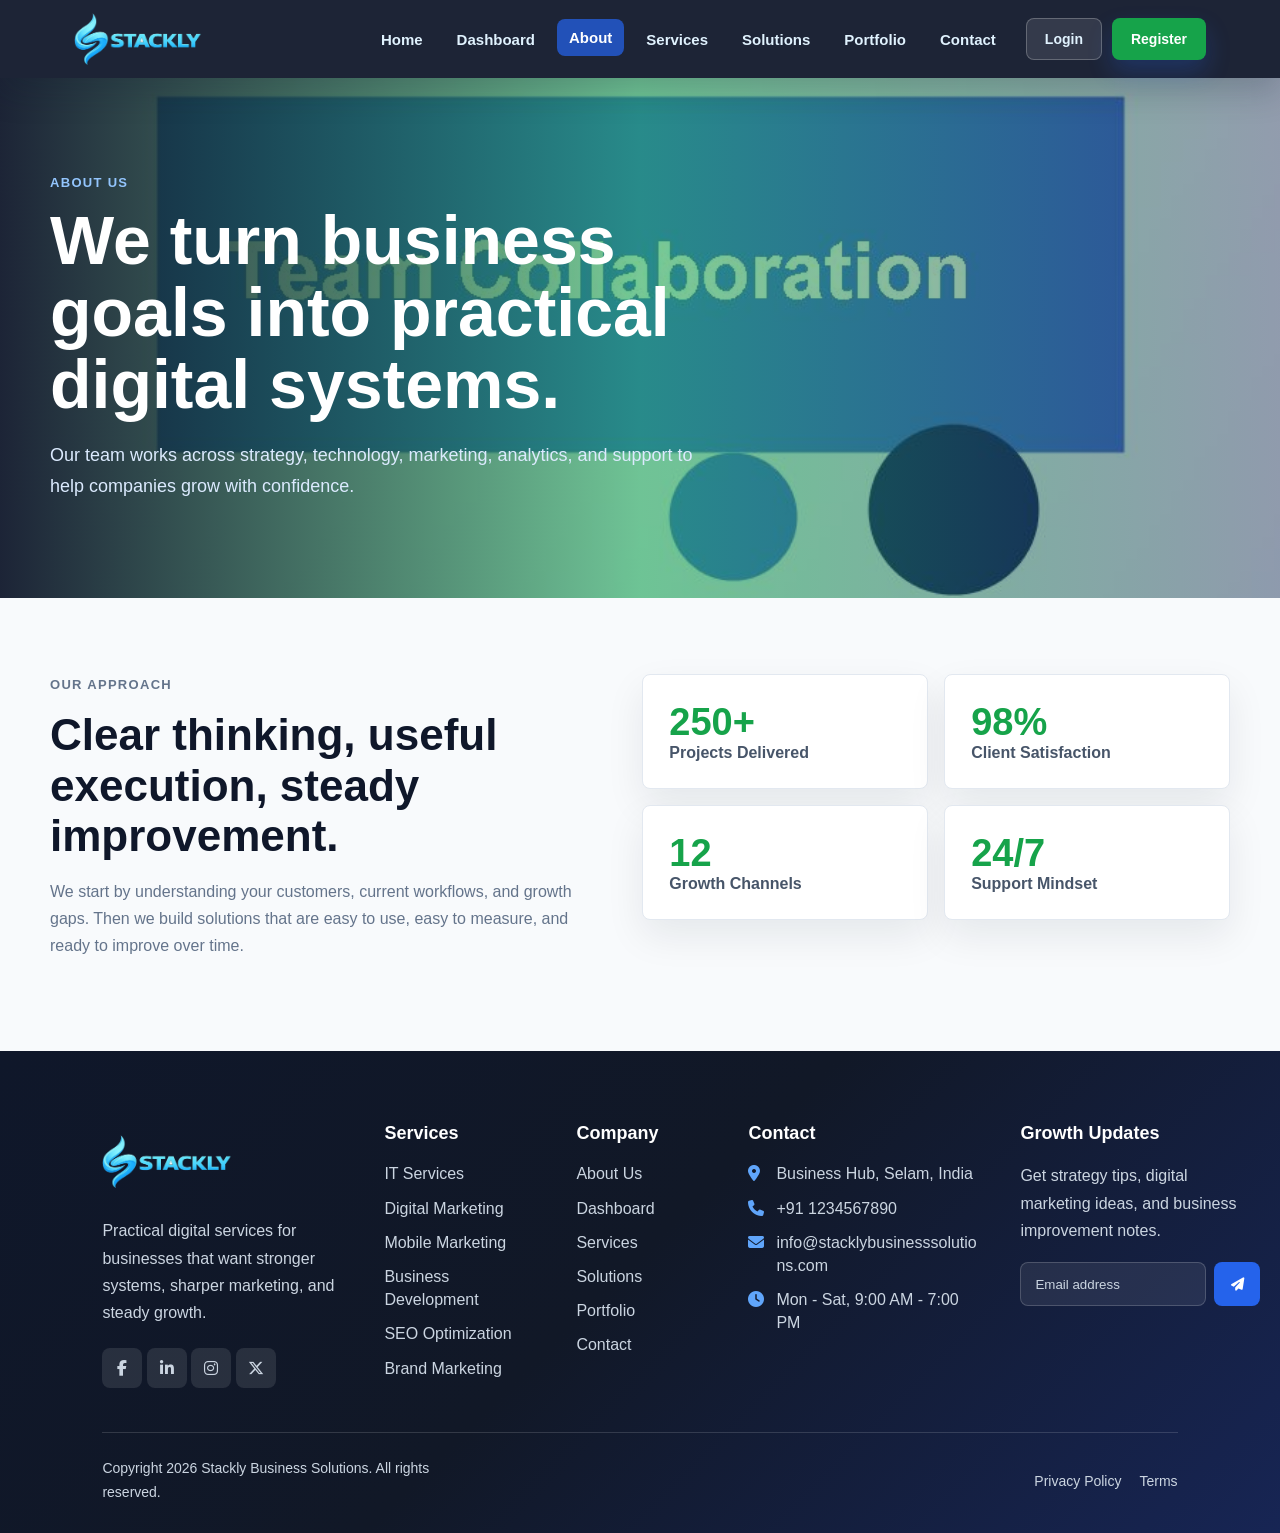
==== pages/about.html @ 3e1e3411 "in progress" ====
<!DOCTYPE html>
<html lang="en">
<head>
  <meta charset="UTF-8">
  <meta name="viewport" content="width=device-width, initial-scale=1.0">
  <title>About | Business Solutions</title>
  <link rel="stylesheet" href="../css/about.css">
  <link rel="stylesheet" href="https://cdnjs.cloudflare.com/ajax/libs/font-awesome/6.5.1/css/all.min.css">
</head>
<body class="page-about">
  <header class="site-header">
    <nav class="navbar">
      <a class="brand" href="../index.html"><img src="../images/logo.webp" alt="Business Solutions logo"></a>
      <input class="nav-check" id="nav-check" type="checkbox">
      <label class="nav-toggle" for="nav-check" aria-label="Open navigation"><i class="fas fa-bars"></i></label>
      <div class="nav-panel">
        <a href="Home.html">Home</a><a href="Dashboard.html">Dashboard</a><a class="active" href="about.html">About</a><a href="services.html">Services</a><a href="solutions.html">Solutions</a><a href="portfolio.html">Portfolio</a><a href="contact.html">Contact</a>
        <div class="nav-actions"><a class="btn btn-ghost" href="Login.html">Login</a><a class="btn btn-primary" href="Register.html">Register</a></div>
      </div>
    </nav>
  </header>

  <main>
    <section class="video-hero compact">
      <video autoplay muted loop playsinline poster="../images/team.jpg"><source src="../images/businees.mp4" type="video/mp4"></video>
      <div class="hero-content">
        <p class="eyebrow">About us</p>
        <h1>We turn business goals into practical digital systems.</h1>
        <p>Our team works across strategy, technology, marketing, analytics, and support to help companies grow with confidence.</p>
      </div>
    </section>

    <section class="section split-section">
      <div>
        <p class="eyebrow">Our approach</p>
        <h2>Clear thinking, useful execution, steady improvement.</h2>
        <p>We start by understanding your customers, current workflows, and growth gaps. Then we build solutions that are easy to use, easy to measure, and ready to improve over time.</p>
      </div>
      <div class="stats-grid">
        <div><strong>250+</strong><span>Projects Delivered</span></div>
        <div><strong>98%</strong><span>Client Satisfaction</span></div>
        <div><strong>12</strong><span>Growth Channels</span></div>
        <div><strong>24/7</strong><span>Support Mindset</span></div>
      </div>
    </section>
  </main>

  <!-- footer -->
  <footer class="site-footer">
      <div class="footer-content">
        <div class="footer-column footer-about">
          <a class="brand footer-brand" href="index.html">
            <img class="brand-logo" src="../images/logo.webp" alt="Business Solutions logo">
          </a>
          <p>
            Practical digital services for businesses that want stronger systems,
            sharper marketing, and steady growth.
          </p>
          <div class="social-links">
            <a href="https://www.facebook.com/login.php/" aria-label="Facebook"><i class="fab fa-facebook-f"></i></a>
            <a href="https://www.linkedin.com/login" aria-label="LinkedIn"><i class="fab fa-linkedin-in"></i></a>
            <a href="https://www.instagram.com/accounts/login/" aria-label="Instagram"><i class="fab fa-instagram"></i></a>
            <a href="https://twitter.com/login" aria-label="X Twitter"><i class="fab fa-x-twitter"></i></a>
          </div>
        </div>

        <div class="footer-column">
          <h3>Services</h3>
          <ul class="footer-list">
            <li><a href="#services">IT Services</a></li>
            <li><a href="#services">Digital Marketing</a></li>
            <li><a href="#services">Mobile Marketing</a></li>
            <li><a href="#services">Business Development</a></li>
            <li><a href="#services">SEO Optimization</a></li>
            <li><a href="#services">Brand Marketing</a></li>
          </ul>
        </div>

        <div class="footer-column">
          <h3>Company</h3>
          <ul class="footer-list">
            <li><a href="pages/about.html">About Us</a></li>
            <li><a href="pages/Dashboard.html">Dashboard</a></li>
            <li><a href="pages/services.html">Services</a></li>
            <li><a href="pages/solutions.html">Solutions</a></li>
            <li><a href="pages/portfolio.html">Portfolio</a></li>
            <li><a href="pages/contact.html">Contact</a></li>
          </ul>
        </div>

        <div class="footer-column">
          <h3>Contact</h3>
          <ul class="footer-list footer-contact">
            <li><i class="fas fa-location-dot"></i><span>Business Hub, Selam, India</span></li>
            <li><i class="fas fa-phone"></i><a href="tel:+919876543210">+91 1234567890</a></li>
            <li><i class="fas fa-envelope"></i><a href="mailto:info@businesssolutions.com">info@stacklybusinesssolutions.com</a></li>
            <li><i class="fas fa-clock"></i><span>Mon - Sat, 9:00 AM - 7:00 PM</span></li>
          </ul>
        </div>

        <div class="footer-column footer-newsletter">
          <h3>Growth Updates</h3>
          <p>Get strategy tips, digital marketing ideas, and business improvement notes.</p>
          <form class="newsletter-form" novalidate>
            <input type="email" placeholder="Email address" aria-label="Email address" required>
            <button type="submit" aria-label="Subscribe"><i class="fas fa-paper-plane"></i></button>
          </form>
          <p class="newsletter-message" aria-live="polite"></p>
        </div>
      </div>
      <div class="footer-bottom">
        <p>Copyright 2026 Stackly Business Solutions. All rights reserved.</p>
        <div>
          <a href="#">Privacy Policy</a>
          <a href="#">Terms</a>
        </div>
      </div>
    </footer>
</body>

<!-- email validation script -->
<script>
  const newsletterForm = document.querySelector(".newsletter-form");
  const newsletterInput = newsletterForm ? newsletterForm.querySelector("input[type='email']") : null;
  const newsletterMessage = document.querySelector(" .newsletter-message");
if (newsletterForm && newsletterInput && newsletterMessage) {
  const isValidEmail = (email) => /^[^\s@]+@[^\s@]+\.[^\s@]{2,}$/.test(email);

  const showNewsletterMessage = (message, type) => {
    newsletterMessage.textContent = message;
    newsletterMessage.className = `newsletter-message ${type}`;
  };

  newsletterForm.addEventListener("submit", (event) => {
    event.preventDefault();

    const email = newsletterInput.value.trim();

    if (!isValidEmail(email)) {
      showNewsletterMessage("Please enter a valid email address.", "error");
      newsletterInput.focus();
      return;
    }

    showNewsletterMessage("Your email has been submitted successfully.", "success");
    newsletterForm.reset();
  });
}
</script>
</html>
---- css/about.css ----
@import url("Home.css");

body {
  --accent: #16a34a;
}

.page-about .video-hero::after {
  background: linear-gradient(90deg, rgba(15, 23, 42, 0.94), rgba(22, 163, 74, 0.58), rgba(15, 23, 42, 0.38));
}

/*footer styles*
.site-footer {
  padding: 72px 8% 28px;
  color: #cbd5e1;
  background: linear-gradient(135deg, #0f172a 0%, #111827 48%, #172554 100%);
}

.footer-content {
  width: min(1180px, 100%);
  margin: 0 auto;
  display: grid;
  grid-template-columns: minmax(240px, 1.45fr) minmax(150px, 0.8fr) minmax(130px, 0.7fr) minmax(230px, 1.15fr) minmax(240px, 1.1fr);
  gap: 42px;
  align-items: start;
}

.footer-column {
  min-width: 0;
}

.footer-brand {
  color: #ffffff;
}

.footer-brand .brand-logo {
  width: 130px;
  height: 76px;
}

.footer-brand span {
  line-height: 1.2;
}

.site-footer p {
  max-width: 360px;
  margin: 18px 0 0;
  line-height: 1.7;
}

.footer-column h3 {
  margin: 0 0 18px;
  color: #ffffff;
  font-size: 18px;
}

.footer-list {
  display: grid;
  gap: 11px;
  margin: 0;
  padding: 0;
  list-style: none;
  line-height: 1.45;
}

.footer-list a,
.footer-bottom a {
  transition: color 0.25s ease, transform 0.25s ease;
}

.footer-list a:hover,
.footer-bottom a:hover {
  color: #ffffff;
}

.footer-list a:hover {
  display: inline-block;
  transform: translateX(5px);
}

.social-links a:hover {
  color: #ffffff;
}

.social-links {
  gap: 12px;
  margin-top: 22px;
}

.social-links a {
  width: 40px;
  height: 40px;
  display: inline-flex;
  align-items: center;
  justify-content: center;
  border-radius: 8px;
  background: rgba(255, 255, 255, 0.1);
  transition: transform 0.3s ease, background 0.3s ease;
}

.social-links a:hover {
  background: #2563eb;
  transform: translateY(-5px);
}

.footer-contact li {
  display: grid;
  grid-template-columns: 18px 1fr;
  gap: 10px;
  align-items: start;
  overflow-wrap: anywhere;
}

.footer-contact i {
  color: #60a5fa;
  margin-top: 3px;
}

.footer-newsletter p {
  max-width: none;
  margin-top: 0;
}

.newsletter-form {
  display: flex;
  gap: 8px;
  margin-top: 18px;
}

.newsletter-form input {
  min-width: 0;
  width: 100%;
  height: 44px;
  border: 1px solid rgba(255, 255, 255, 0.18);
  border-radius: 8px;
  padding: 0 14px;
  color: #ffffff;
  background: rgba(255, 255, 255, 0.08);
  outline: none;
}

.newsletter-form input::placeholder {
  color: #cbd5e1;
}

.newsletter-form button {
  width: 46px;
  height: 44px;
  flex: 0 0 auto;
  border: 0;
  border-radius: 8px;
  color: #ffffff;
  background: #2563eb;
  cursor: pointer;
  transition: transform 0.3s ease, background 0.3s ease;
}

.newsletter-form button:hover {
  background: #1d4ed8;
  transform: translateY(-3px);
}

.newsletter-message {
  min-height: 22px;
  margin: 10px 0 0;
  font-size: 14px;
  font-weight: 700;
  line-height: 1.45;
}

.newsletter-message.error {
  color: #fecaca;
}

.newsletter-message.success {
  color: #86efac;
}

.footer-bottom {
  width: min(1180px, 100%);
  margin: 44px auto 0;
  padding-top: 24px;
  display: flex;
  align-items: center;
  justify-content: space-between;
  gap: 20px;
  border-top: 1px solid rgba(255, 255, 255, 0.14);
  font-size: 14px;
}

.footer-bottom p {
  margin: 0;
}

.footer-bottom div {
  display: flex;
  gap: 18px;
  flex-wrap: wrap;
}
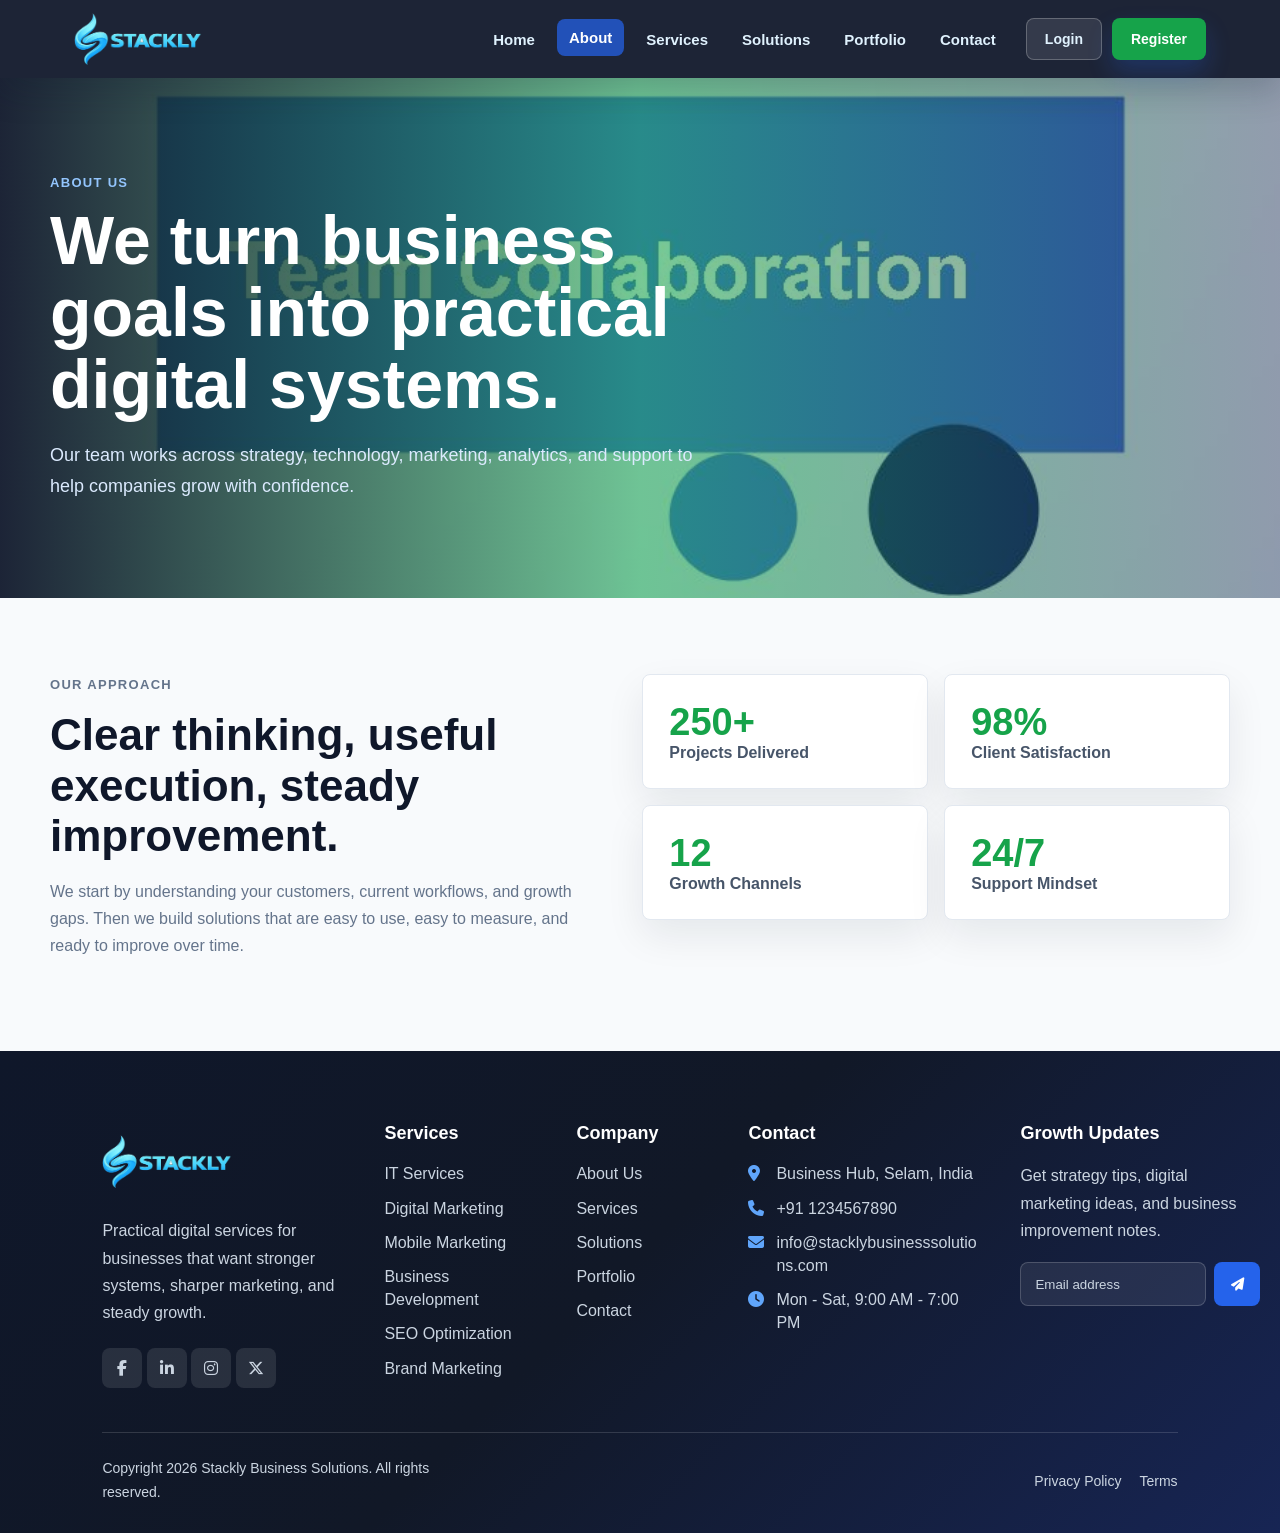
==== commit 1f7cdebe: "completed task" ====
--- a/pages/about.html
+++ b/pages/about.html
@@ -14,8 +14,16 @@
       <input class="nav-check" id="nav-check" type="checkbox">
       <label class="nav-toggle" for="nav-check" aria-label="Open navigation"><i class="fas fa-bars"></i></label>
       <div class="nav-panel">
-        <a href="Home.html">Home</a><a href="Dashboard.html">Dashboard</a><a class="active" href="about.html">About</a><a href="services.html">Services</a><a href="solutions.html">Solutions</a><a href="portfolio.html">Portfolio</a><a href="contact.html">Contact</a>
-        <div class="nav-actions"><a class="btn btn-ghost" href="Login.html">Login</a><a class="btn btn-primary" href="Register.html">Register</a></div>
+        <a href="Home.html">Home</a>
+        <a class="active" href="about.html">About</a>
+        <a href="services.html">Services</a>
+        <a href="solutions.html">Solutions</a>
+        <a href="portfolio.html">Portfolio</a>
+        <a href="contact.html">Contact</a>
+        <div class="nav-actions">
+          <a class="btn btn-ghost" href="Login.html">Login</a>
+          <a class="btn btn-primary" href="Register.html">Register</a>
+        </div>
       </div>
     </nav>
   </header>
@@ -67,24 +75,23 @@
         <div class="footer-column">
           <h3>Services</h3>
           <ul class="footer-list">
-            <li><a href="#services">IT Services</a></li>
-            <li><a href="#services">Digital Marketing</a></li>
-            <li><a href="#services">Mobile Marketing</a></li>
-            <li><a href="#services">Business Development</a></li>
-            <li><a href="#services">SEO Optimization</a></li>
-            <li><a href="#services">Brand Marketing</a></li>
+            <li><a href="services.html">IT Services</a></li>
+            <li><a href="services.html">Digital Marketing</a></li>
+            <li><a href="services.html">Mobile Marketing</a></li>
+            <li><a href="services.html">Business Development</a></li>
+            <li><a href="services.html">SEO Optimization</a></li>
+            <li><a href="services.html">Brand Marketing</a></li>
           </ul>
         </div>
 
         <div class="footer-column">
           <h3>Company</h3>
           <ul class="footer-list">
-            <li><a href="pages/about.html">About Us</a></li>
-            <li><a href="pages/Dashboard.html">Dashboard</a></li>
-            <li><a href="pages/services.html">Services</a></li>
-            <li><a href="pages/solutions.html">Solutions</a></li>
-            <li><a href="pages/portfolio.html">Portfolio</a></li>
-            <li><a href="pages/contact.html">Contact</a></li>
+            <li><a href="about.html">About Us</a></li>
+            <li><a href="pservices.html">Services</a></li>
+            <li><a href="solutions.html">Solutions</a></li>
+            <li><a href="portfolio.html">Portfolio</a></li>
+            <li><a href="contact.html">Contact</a></li>
           </ul>
         </div>
 
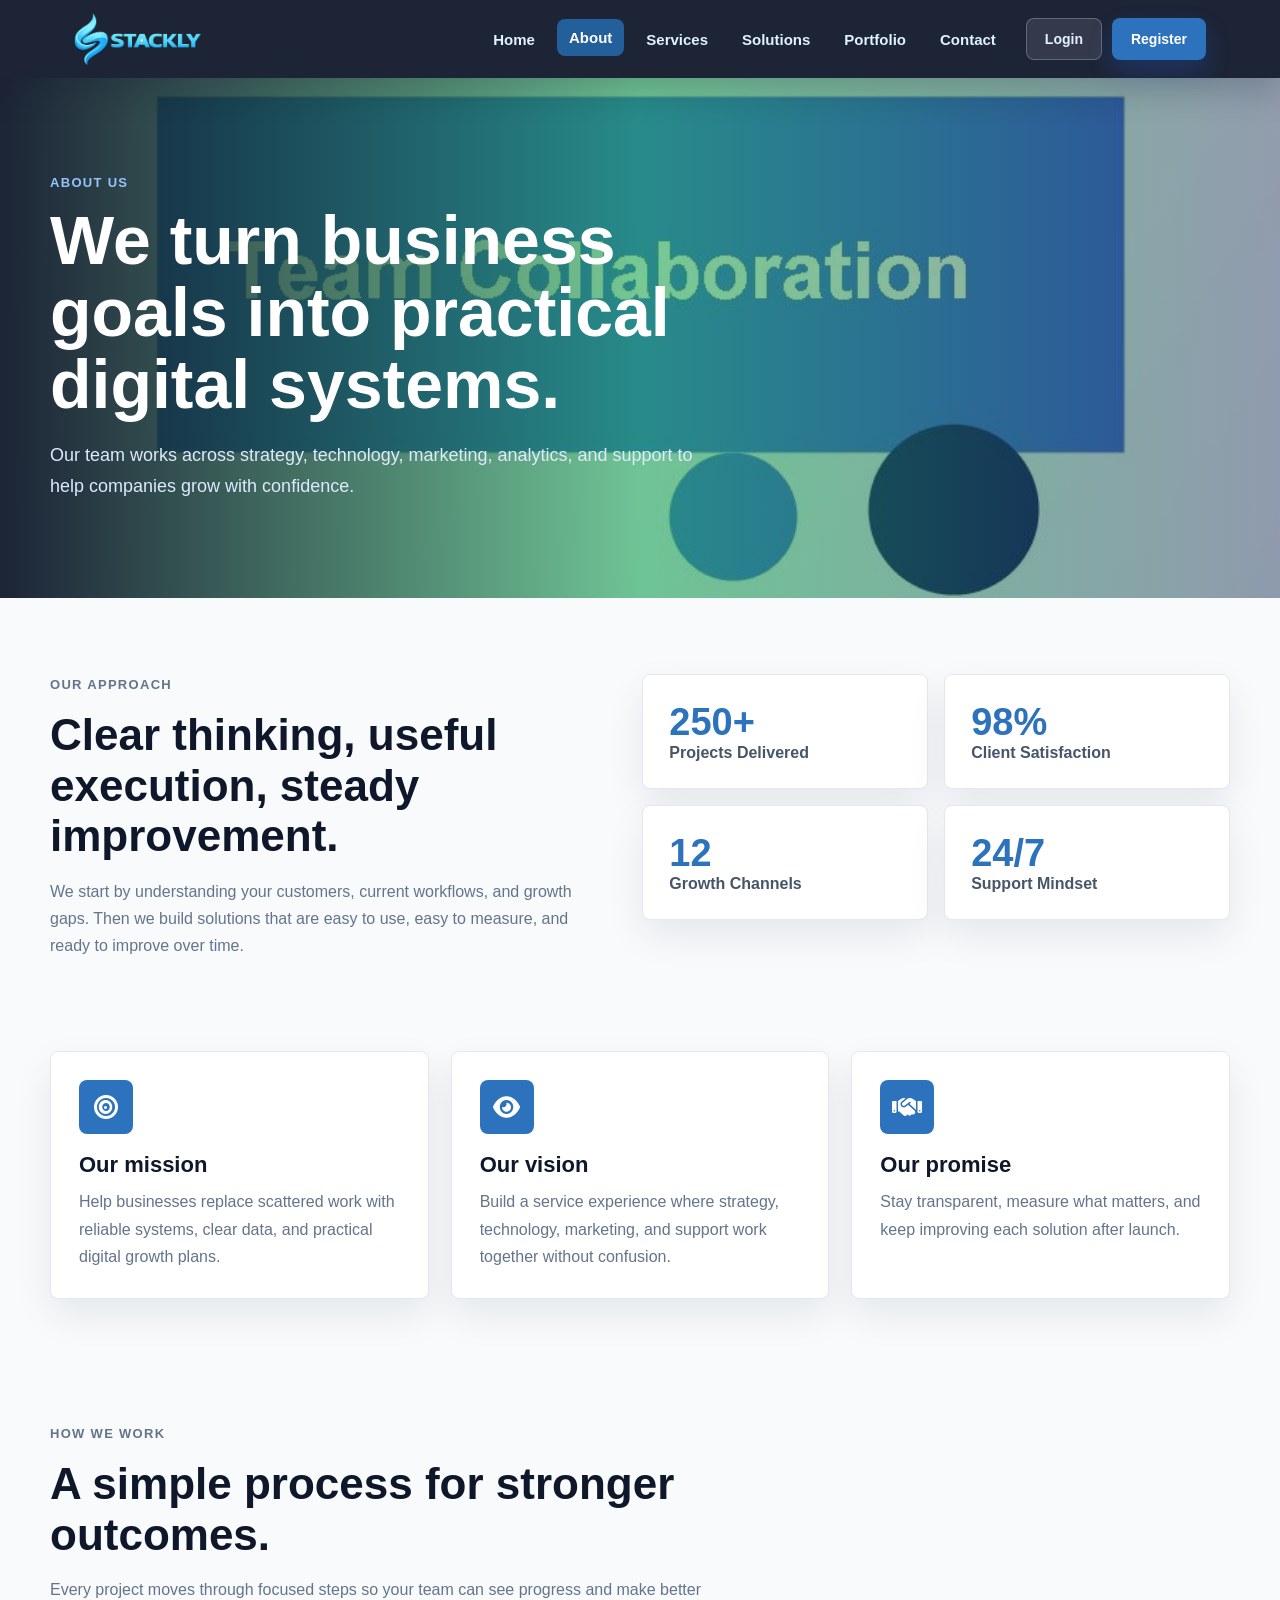
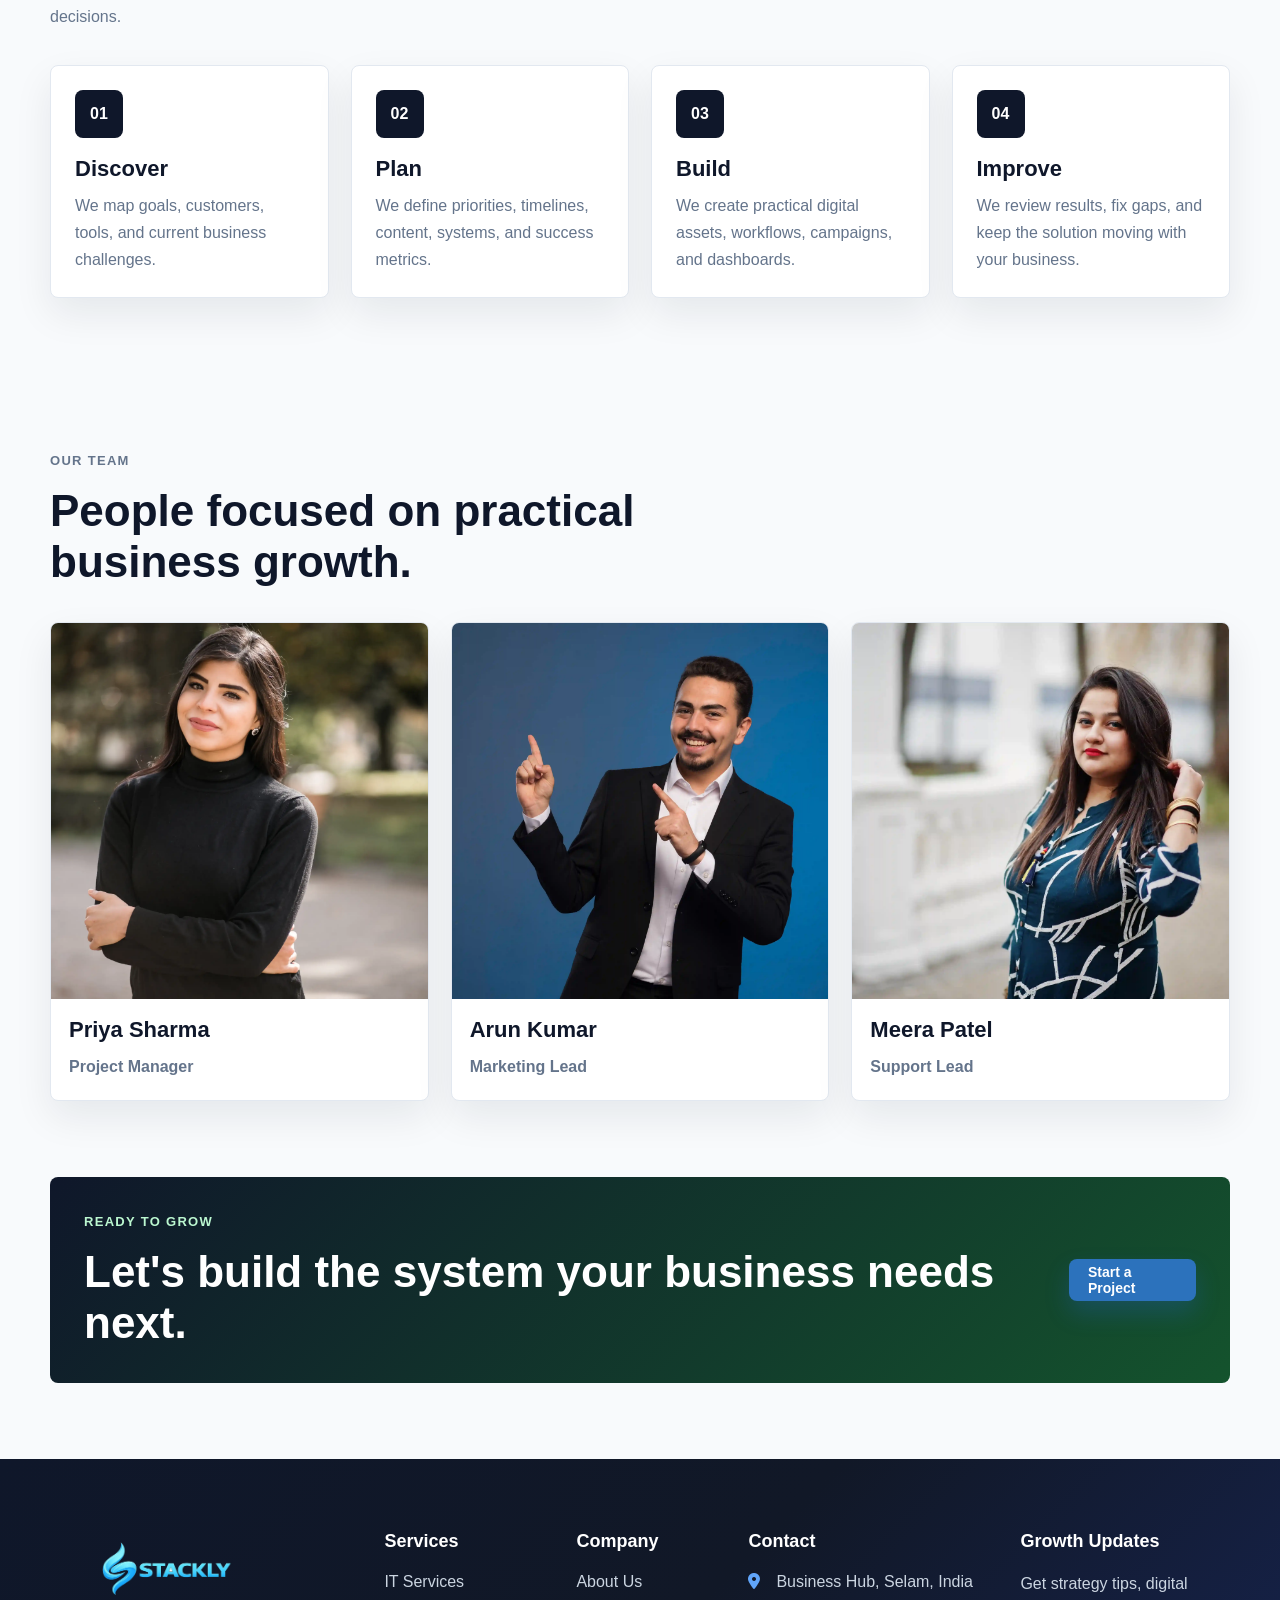
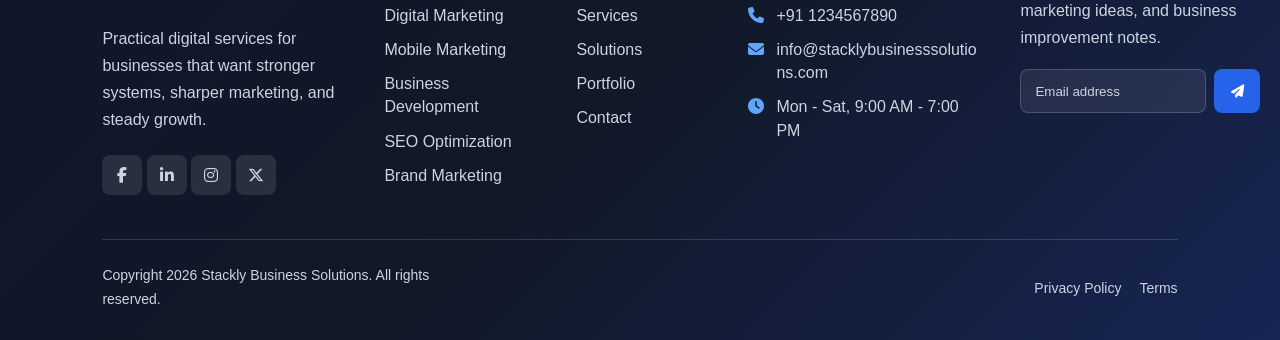
==== commit a9f0a2ef: "completed" ====
--- a/pages/about.html
+++ b/pages/about.html
@@ -51,6 +51,70 @@
         <div><strong>24/7</strong><span>Support Mindset</span></div>
       </div>
     </section>
+
+    <section class="section about-mission">
+      <article>
+        <i class="fas fa-bullseye" aria-hidden="true"></i>
+        <h3>Our mission</h3>
+        <p>Help businesses replace scattered work with reliable systems, clear data, and practical digital growth plans.</p>
+      </article>
+      <article>
+        <i class="fas fa-eye" aria-hidden="true"></i>
+        <h3>Our vision</h3>
+        <p>Build a service experience where strategy, technology, marketing, and support work together without confusion.</p>
+      </article>
+      <article>
+        <i class="fas fa-handshake" aria-hidden="true"></i>
+        <h3>Our promise</h3>
+        <p>Stay transparent, measure what matters, and keep improving each solution after launch.</p>
+      </article>
+    </section>
+
+    <section class="section about-process">
+      <div class="section-header">
+        <p class="eyebrow">How we work</p>
+        <h2>A simple process for stronger outcomes.</h2>
+        <p>Every project moves through focused steps so your team can see progress and make better decisions.</p>
+      </div>
+      <div class="process-grid">
+        <article><span>01</span><h3>Discover</h3><p>We map goals, customers, tools, and current business challenges.</p></article>
+        <article><span>02</span><h3>Plan</h3><p>We define priorities, timelines, content, systems, and success metrics.</p></article>
+        <article><span>03</span><h3>Build</h3><p>We create practical digital assets, workflows, campaigns, and dashboards.</p></article>
+        <article><span>04</span><h3>Improve</h3><p>We review results, fix gaps, and keep the solution moving with your business.</p></article>
+      </div>
+    </section>
+
+    <section class="section about-team">
+      <div class="section-header">
+        <p class="eyebrow">Our team</p>
+        <h2>People focused on practical business growth.</h2>
+      </div>
+      <div class="team-grid">
+        <article>
+          <img src="../images/Priya Sharma.webp" alt="Priya Sharma">
+          <h3>Priya Sharma</h3>
+          <p>Project Manager</p>
+        </article>
+        <article>
+          <img src="../images/Arun Kumar.webp" alt="Arun Kumar">
+          <h3>Arun Kumar</h3>
+          <p>Marketing Lead</p>
+        </article>
+        <article>
+          <img src="../images/Meera Patel.webp" alt="Meera Patel">
+          <h3>Meera Patel</h3>
+          <p>Support Lead</p>
+        </article>
+      </div>
+    </section>
+
+    <section class="section about-cta">
+      <div>
+        <p class="eyebrow">Ready to grow</p>
+        <h2>Let&apos;s build the system your business needs next.</h2>
+      </div>
+      <a class="btn btn-primary" href="NotFound.html">Start a Project</a>
+    </section>
   </main>
 
   <!-- footer -->
@@ -123,35 +187,35 @@
         </div>
       </div>
     </footer>
-</body>
-
-<!-- email validation script -->
-<script>
+
+  <!-- email validation script -->
+  <script>
   const newsletterForm = document.querySelector(".newsletter-form");
   const newsletterInput = newsletterForm ? newsletterForm.querySelector("input[type='email']") : null;
   const newsletterMessage = document.querySelector(" .newsletter-message");
-if (newsletterForm && newsletterInput && newsletterMessage) {
-  const isValidEmail = (email) => /^[^\s@]+@[^\s@]+\.[^\s@]{2,}$/.test(email);
-
-  const showNewsletterMessage = (message, type) => {
-    newsletterMessage.textContent = message;
-    newsletterMessage.className = `newsletter-message ${type}`;
-  };
-
-  newsletterForm.addEventListener("submit", (event) => {
-    event.preventDefault();
-
-    const email = newsletterInput.value.trim();
-
-    if (!isValidEmail(email)) {
-      showNewsletterMessage("Please enter a valid email address.", "error");
-      newsletterInput.focus();
-      return;
-    }
-
-    showNewsletterMessage("Your email has been submitted successfully.", "success");
-    newsletterForm.reset();
-  });
-}
-</script>
+  if (newsletterForm && newsletterInput && newsletterMessage) {
+    const isValidEmail = (email) => /^[^\s@]+@[^\s@]+\.[^\s@]{2,}$/.test(email);
+
+    const showNewsletterMessage = (message, type) => {
+      newsletterMessage.textContent = message;
+      newsletterMessage.className = `newsletter-message ${type}`;
+    };
+
+    newsletterForm.addEventListener("submit", (event) => {
+      event.preventDefault();
+
+      const email = newsletterInput.value.trim();
+
+      if (!isValidEmail(email)) {
+        showNewsletterMessage("Please enter a valid email address.", "error");
+        newsletterInput.focus();
+        return;
+      }
+
+      showNewsletterMessage("Your email has been submitted successfully.", "success");
+      newsletterForm.reset();
+    });
+  }
+  </script>
+</body>
 </html>
--- a/css/about.css
+++ b/css/about.css
@@ -1,11 +1,173 @@
 @import url("Home.css");
 
 body {
-  --accent: #16a34a;
+  --accent: #2c72bc;
 }
 
 .page-about .video-hero::after {
   background: linear-gradient(90deg, rgba(15, 23, 42, 0.94), rgba(22, 163, 74, 0.58), rgba(15, 23, 42, 0.38));
+}
+
+.about-mission,
+.process-grid,
+.team-grid {
+  display: grid;
+  gap: 22px;
+}
+
+.about-mission {
+  grid-template-columns: repeat(3, minmax(0, 1fr));
+  padding-top: 0;
+}
+
+.about-mission article,
+.process-grid article,
+.team-grid article {
+  border: 1px solid #e2e8f0;
+  border-radius: 8px;
+  background: #ffffff;
+  box-shadow: 0 16px 38px rgba(15, 23, 42, 0.08);
+}
+
+.about-mission article {
+  padding: 28px;
+}
+
+.about-mission i {
+  width: 54px;
+  height: 54px;
+  display: grid;
+  place-items: center;
+  border-radius: 8px;
+  color: #ffffff;
+  background: var(--accent, #2c72bc);
+  font-size: 24px;
+}
+
+.about-mission h3,
+.process-grid h3,
+.team-grid h3 {
+  margin: 18px 0 10px;
+  font-size: 22px;
+}
+
+.about-mission p,
+.process-grid p,
+.team-grid p {
+  margin: 0;
+}
+
+.about-process {
+  padding-top: 48px;
+}
+
+.process-grid {
+  grid-template-columns: repeat(4, minmax(0, 1fr));
+}
+
+.process-grid article {
+  padding: 24px;
+}
+
+.process-grid span {
+  width: 48px;
+  height: 48px;
+  display: grid;
+  place-items: center;
+  border-radius: 8px;
+  color: #ffffff;
+  background: #0f172a;
+  font-weight: 900;
+}
+
+.team-grid {
+  grid-template-columns: repeat(3, minmax(0, 1fr));
+}
+
+.team-grid article {
+  overflow: hidden;
+}
+
+.team-grid img {
+  width: 100%;
+  aspect-ratio: 1 / 1;
+  display: block;
+  object-fit: cover;
+  object-position: center top;
+}
+
+.team-grid h3,
+.team-grid p {
+  padding: 0 18px;
+}
+
+.team-grid h3 {
+  margin-top: 18px;
+}
+
+.team-grid p {
+  margin-bottom: 20px;
+  color: #64748b;
+  font-weight: 800;
+}
+
+.about-cta {
+  display: flex;
+  align-items: center;
+  justify-content: space-between;
+  gap: 24px;
+  margin-bottom: 76px;
+  border-radius: 8px;
+  padding: 34px;
+  color: #ffffff;
+  background: linear-gradient(135deg, #0f172a, #14532d);
+}
+
+.about-cta h2 {
+  margin-bottom: 0;
+}
+
+.about-cta .eyebrow {
+  color: #bbf7d0;
+}
+
+@media (max-width: 980px) {
+  .about-mission,
+  .process-grid {
+    grid-template-columns: repeat(2, minmax(0, 1fr));
+  }
+
+  .team-grid {
+    grid-template-columns: repeat(2, minmax(0, 1fr));
+  }
+
+  .about-cta {
+    align-items: flex-start;
+    flex-direction: column;
+  }
+}
+
+@media (max-width: 620px) {
+  .about-mission,
+  .process-grid,
+  .team-grid {
+    grid-template-columns: 1fr;
+  }
+
+  .about-mission article,
+  .process-grid article {
+    padding: 22px;
+  }
+
+  .team-grid article {
+    max-width: 360px;
+    margin: 0 auto;
+  }
+
+  .about-cta {
+    margin-bottom: 48px;
+    padding: 24px;
+  }
 }
 
 /*footer styles*
@@ -195,4 +357,4 @@
   display: flex;
   gap: 18px;
   flex-wrap: wrap;
-}+}
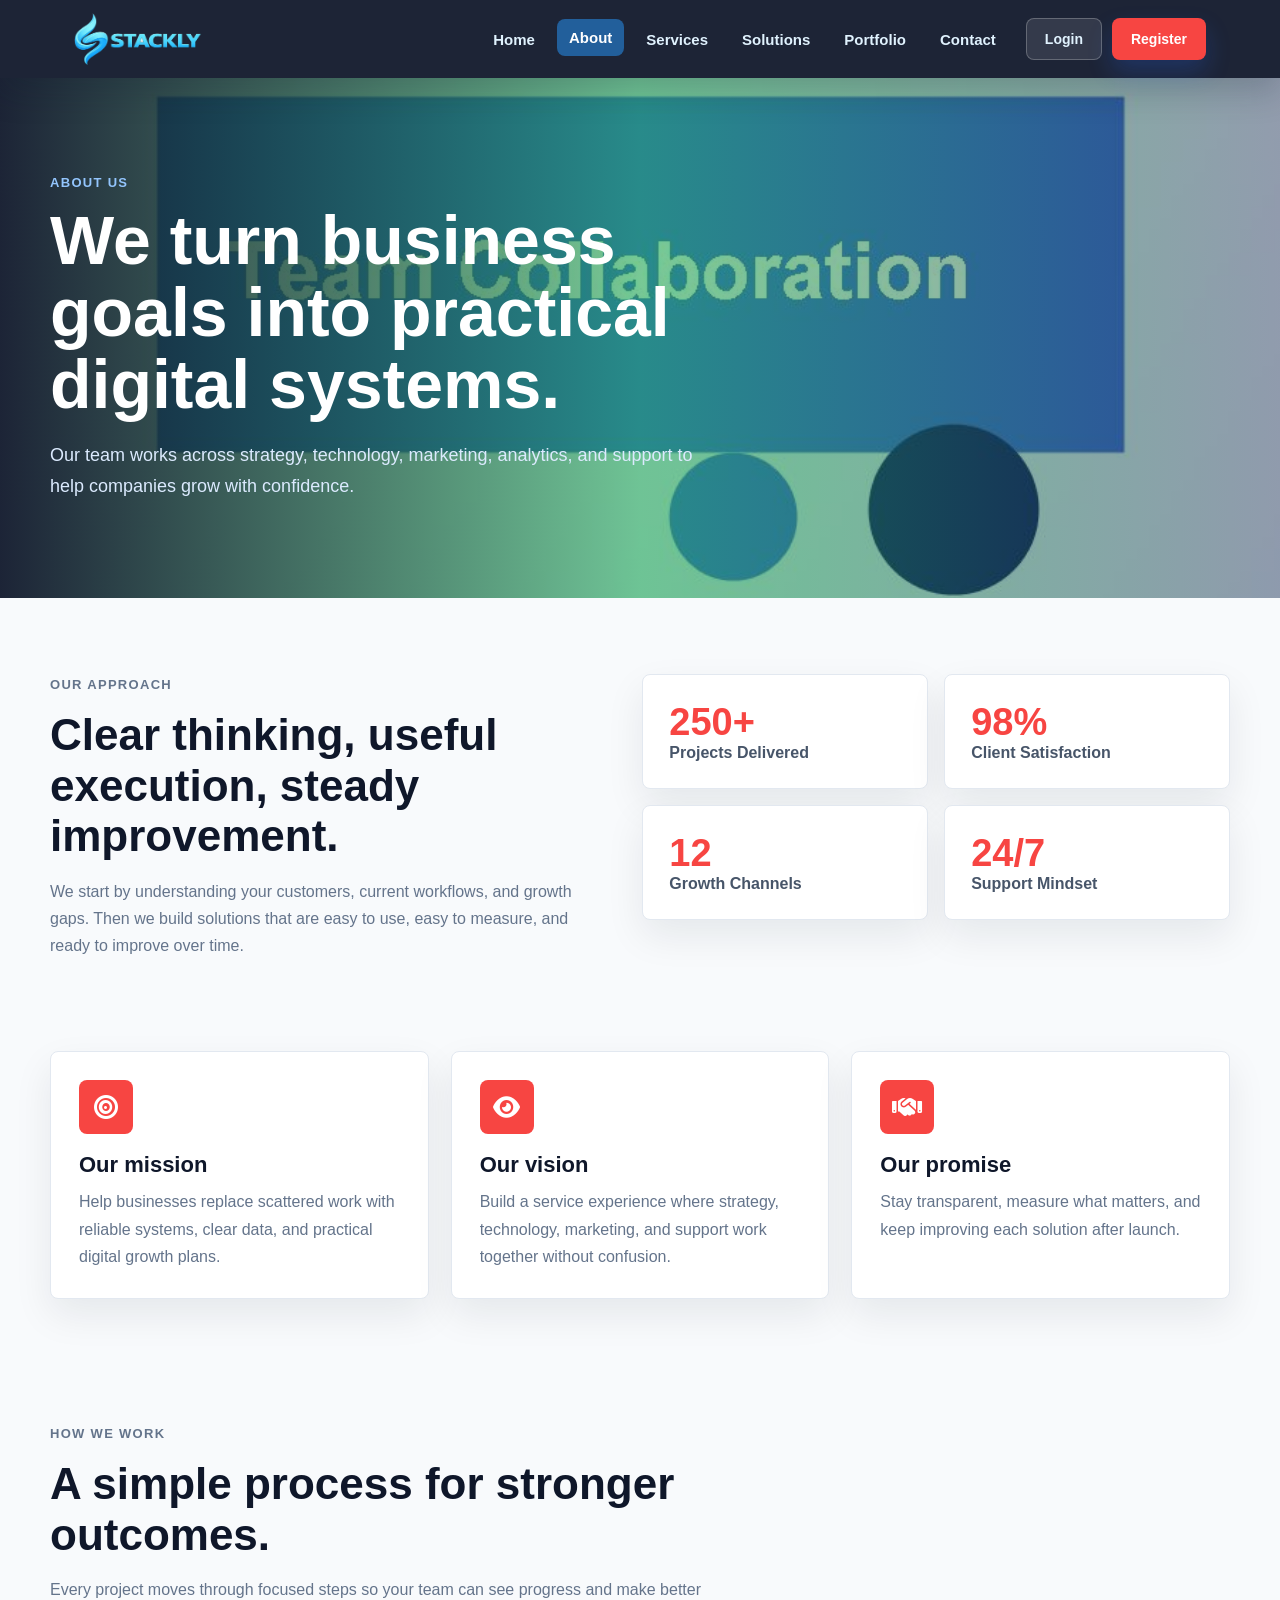
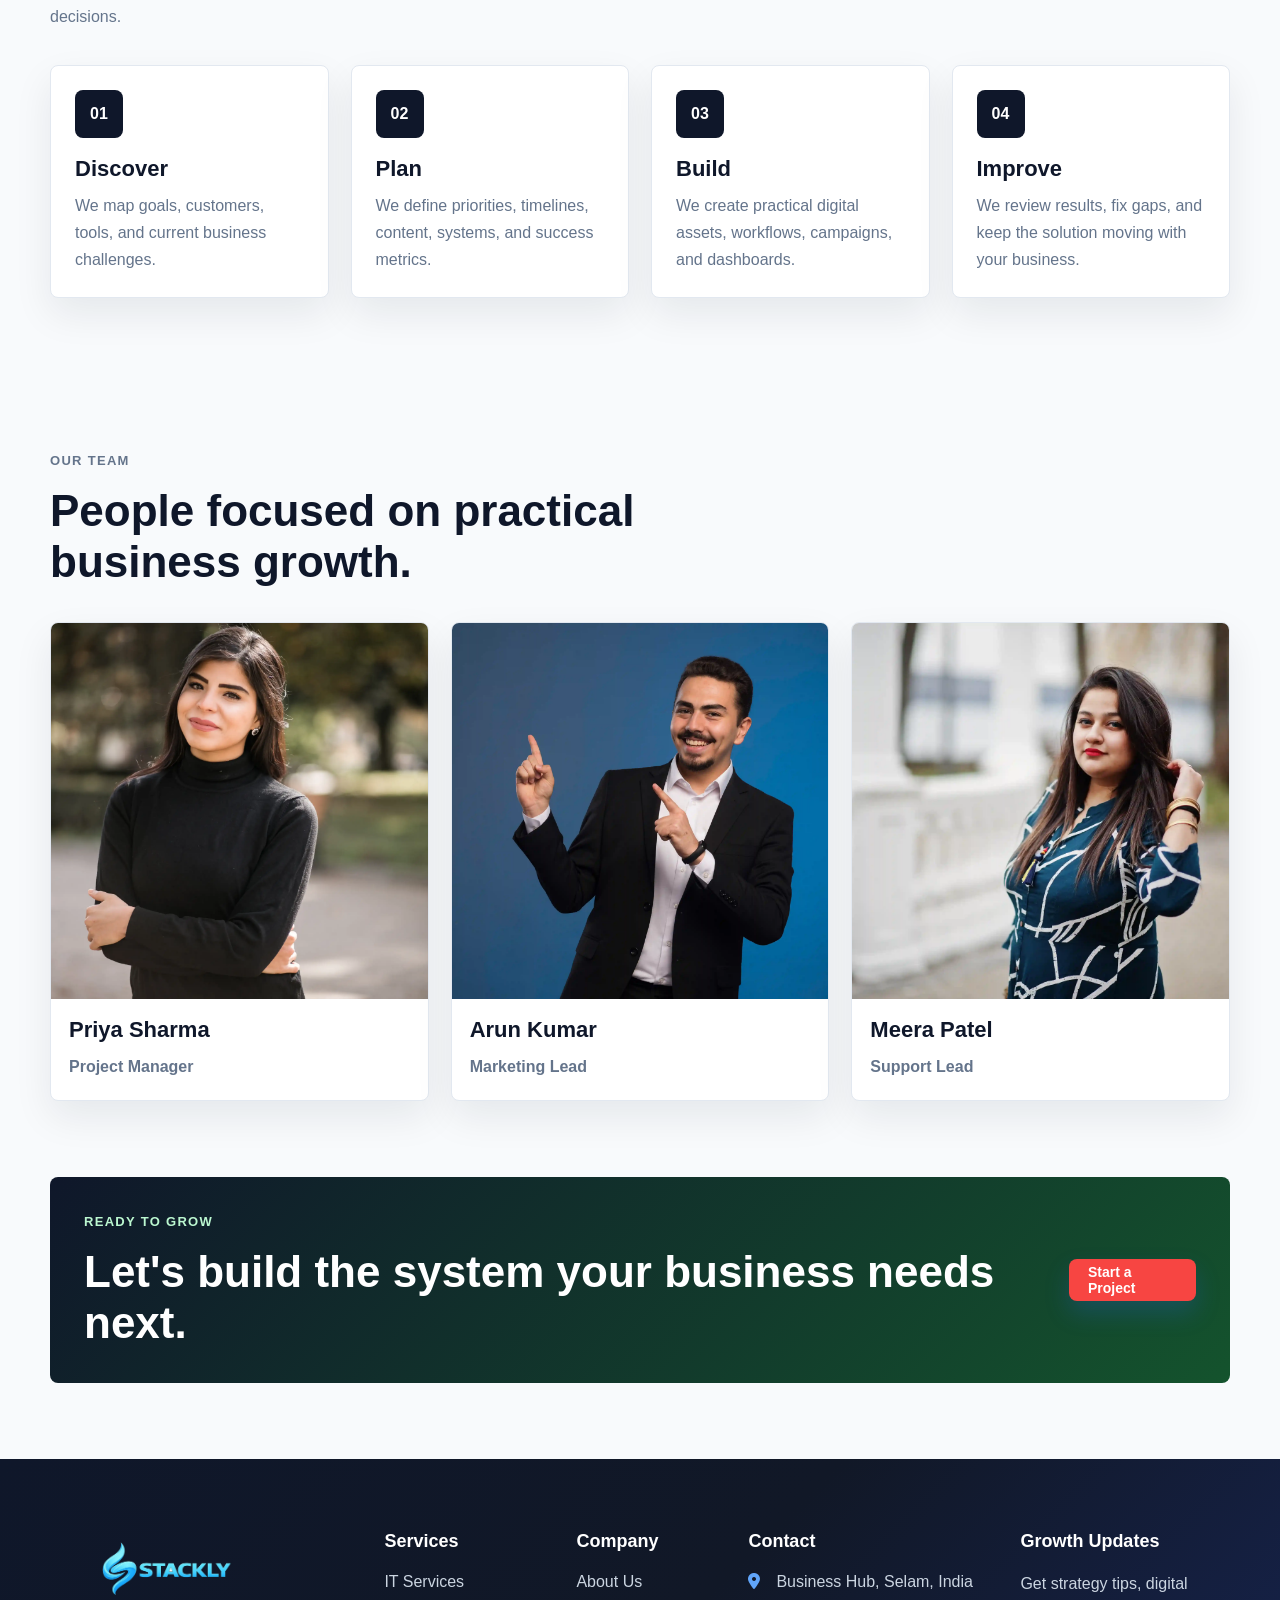
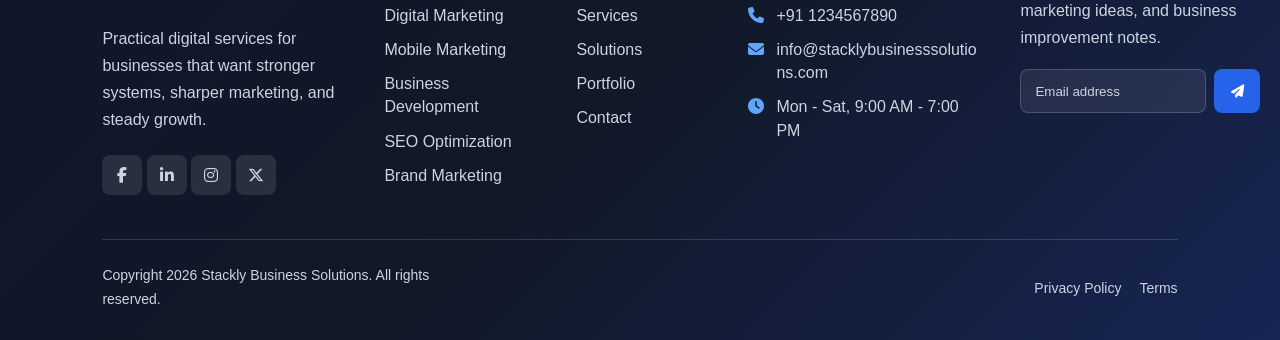
==== commit 8bcef8c9: "update" ====
--- a/pages/about.html
+++ b/pages/about.html
@@ -121,7 +121,7 @@
   <footer class="site-footer">
       <div class="footer-content">
         <div class="footer-column footer-about">
-          <a class="brand footer-brand" href="index.html">
+          <a class="brand footer-brand" href="#">
             <img class="brand-logo" src="../images/logo.webp" alt="Business Solutions logo">
           </a>
           <p>
--- a/css/about.css
+++ b/css/about.css
@@ -1,7 +1,7 @@
 @import url("Home.css");
 
 body {
-  --accent: #2c72bc;
+  --accent: #f74542;
 }
 
 .page-about .video-hero::after {
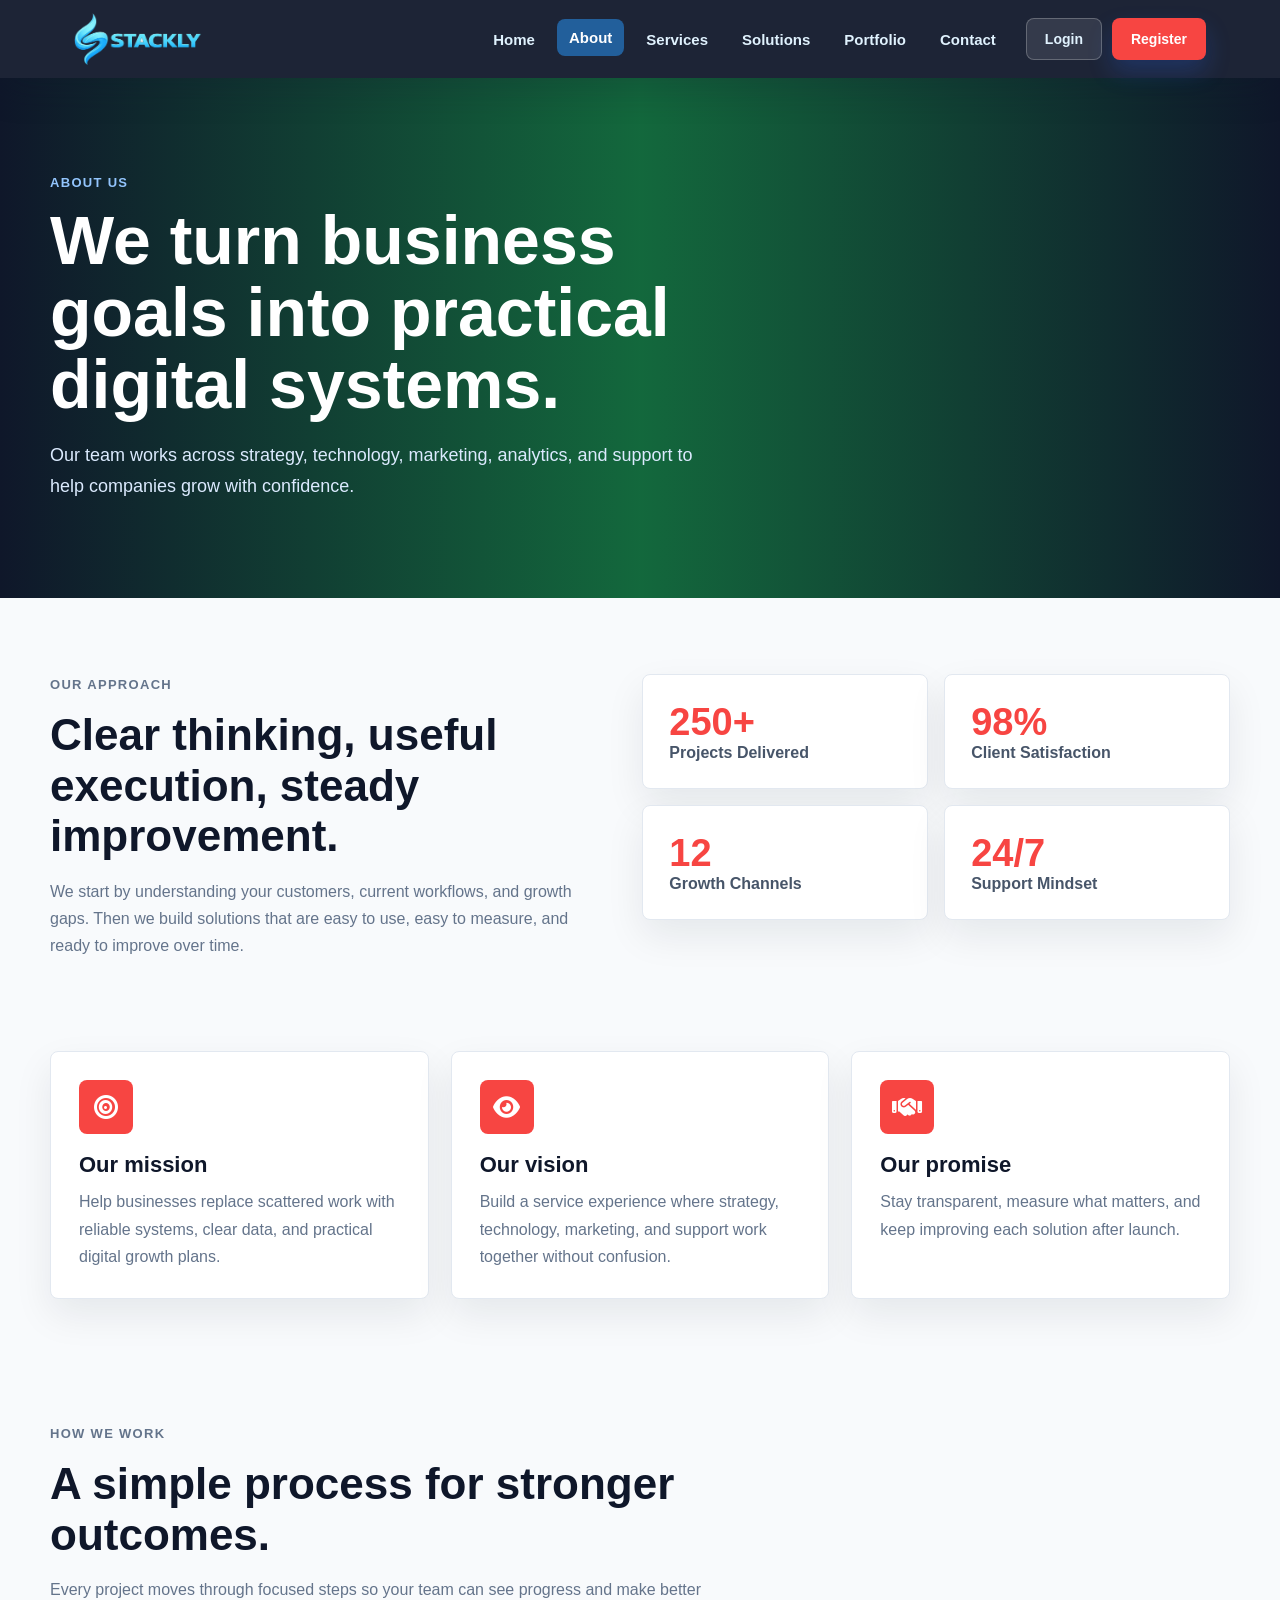
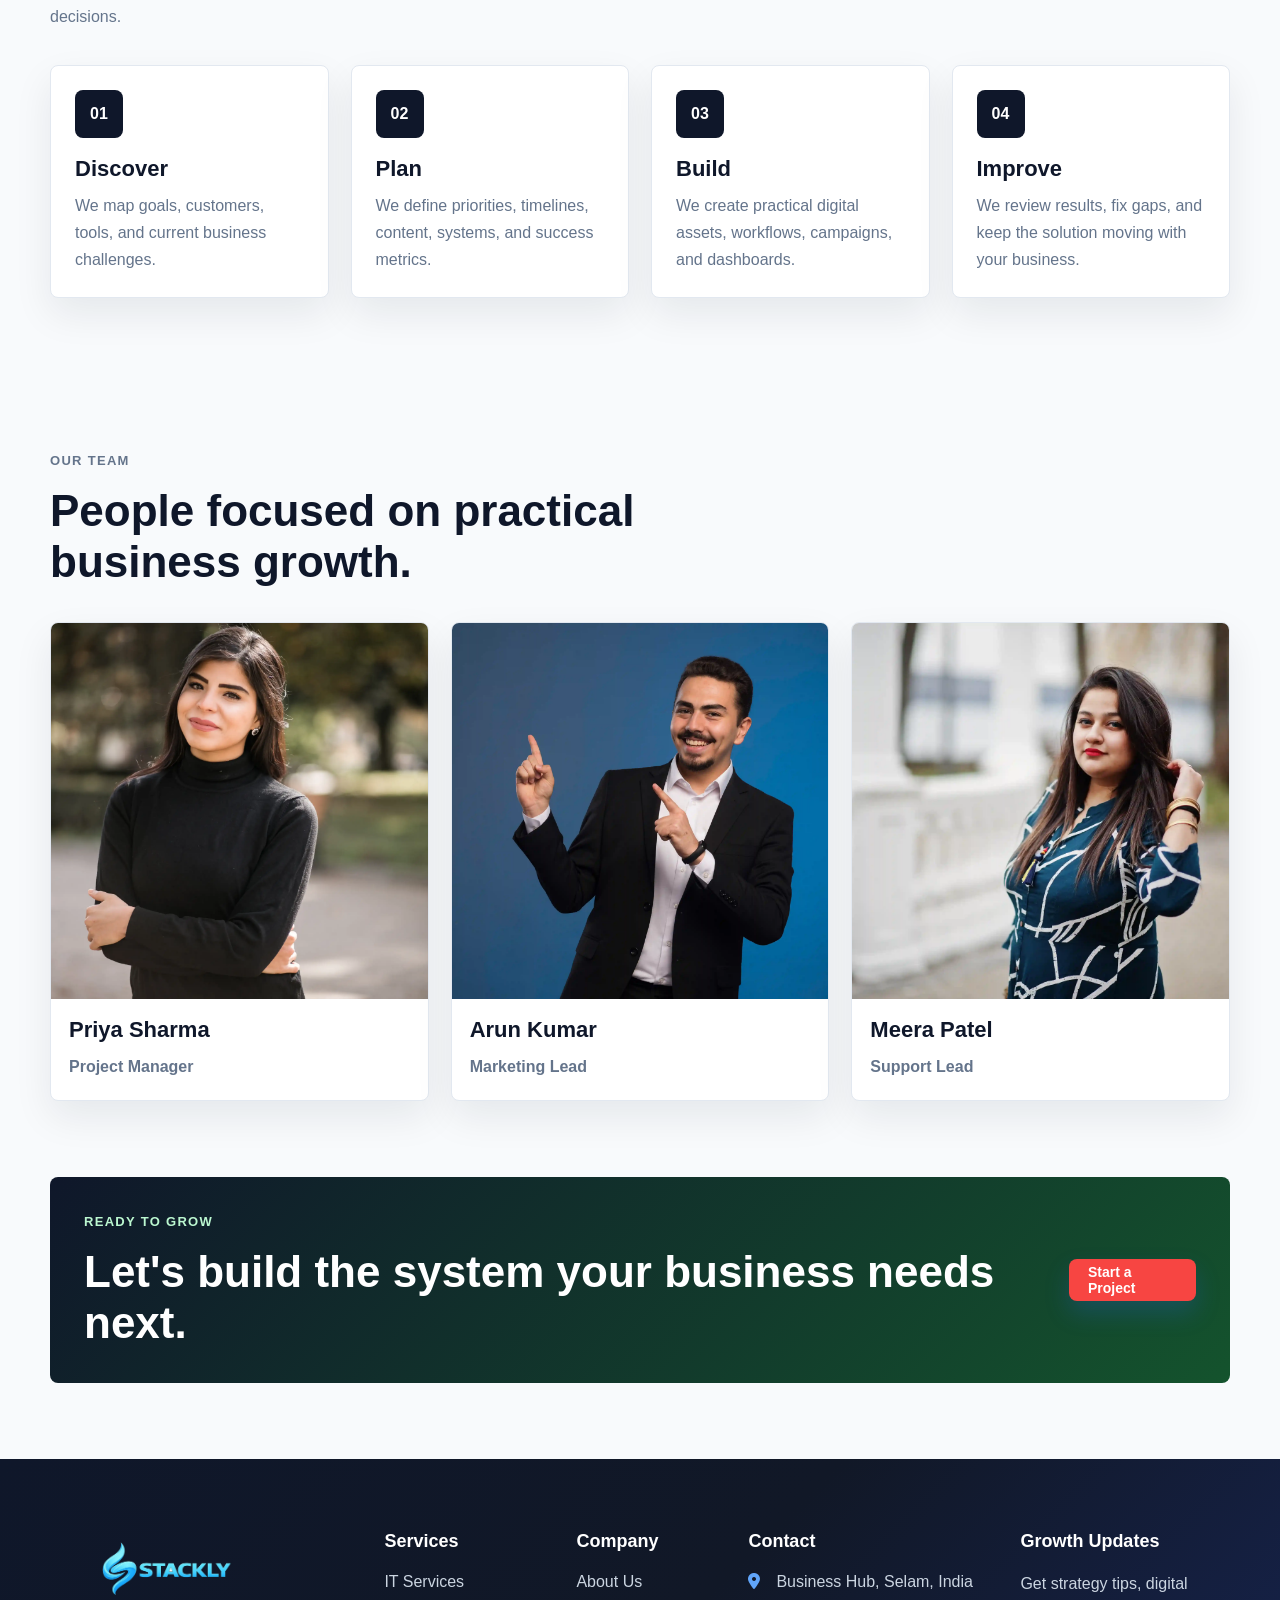
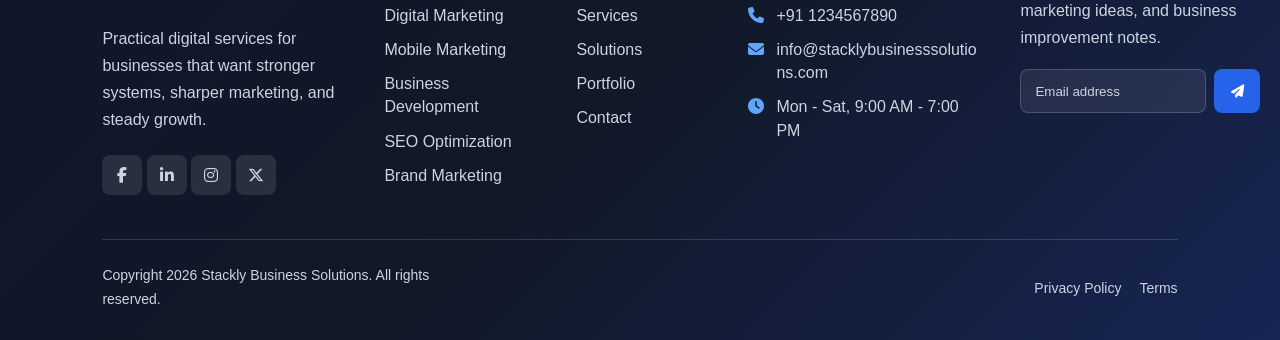
==== commit 316a25e2: "update" ====
--- a/pages/about.html
+++ b/pages/about.html
@@ -30,7 +30,7 @@
 
   <main>
     <section class="video-hero compact">
-      <video autoplay muted loop playsinline poster="../images/team.jpg"><source src="../images/businees.mp4" type="video/mp4"></video>
+      <video autoplay muted loop playsinline poster="../images/team.webp"><source src="../images/businees.mp4" type="video/mp4"></video>
       <div class="hero-content">
         <p class="eyebrow">About us</p>
         <h1>We turn business goals into practical digital systems.</h1>
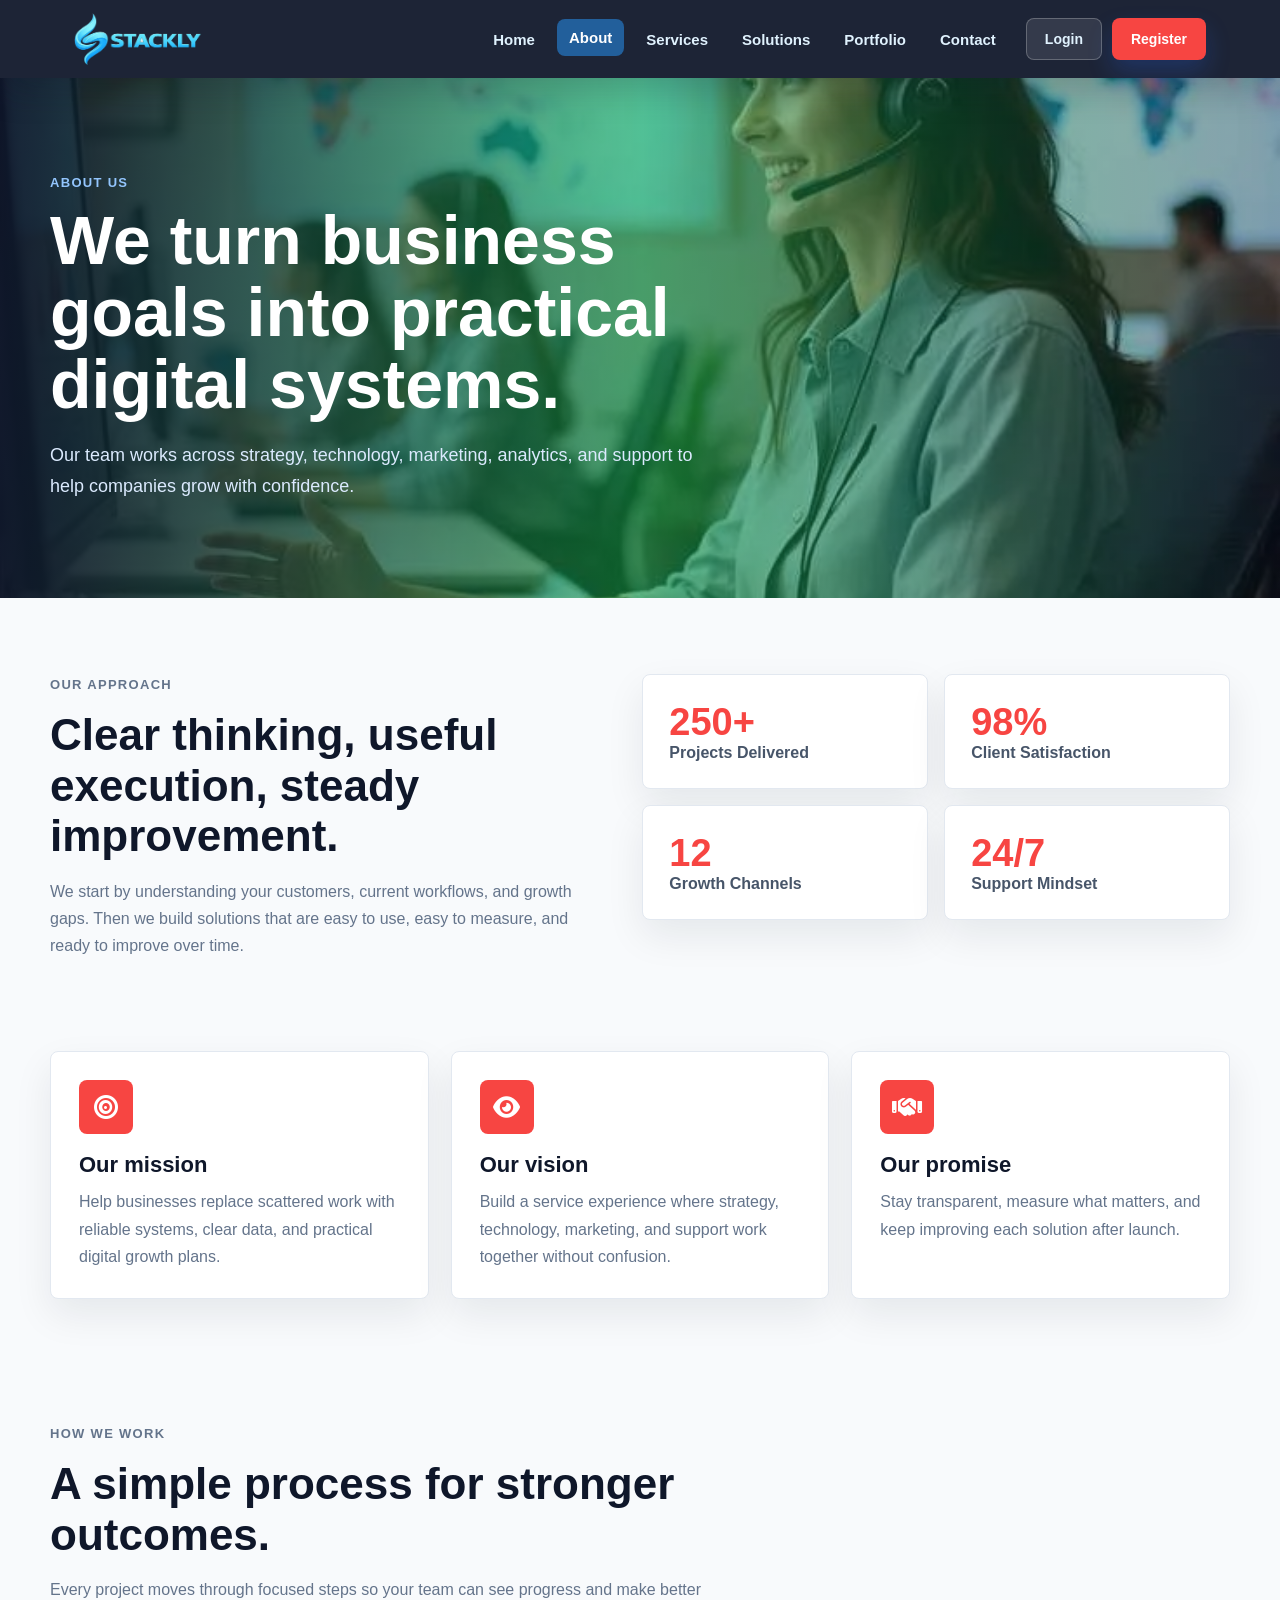
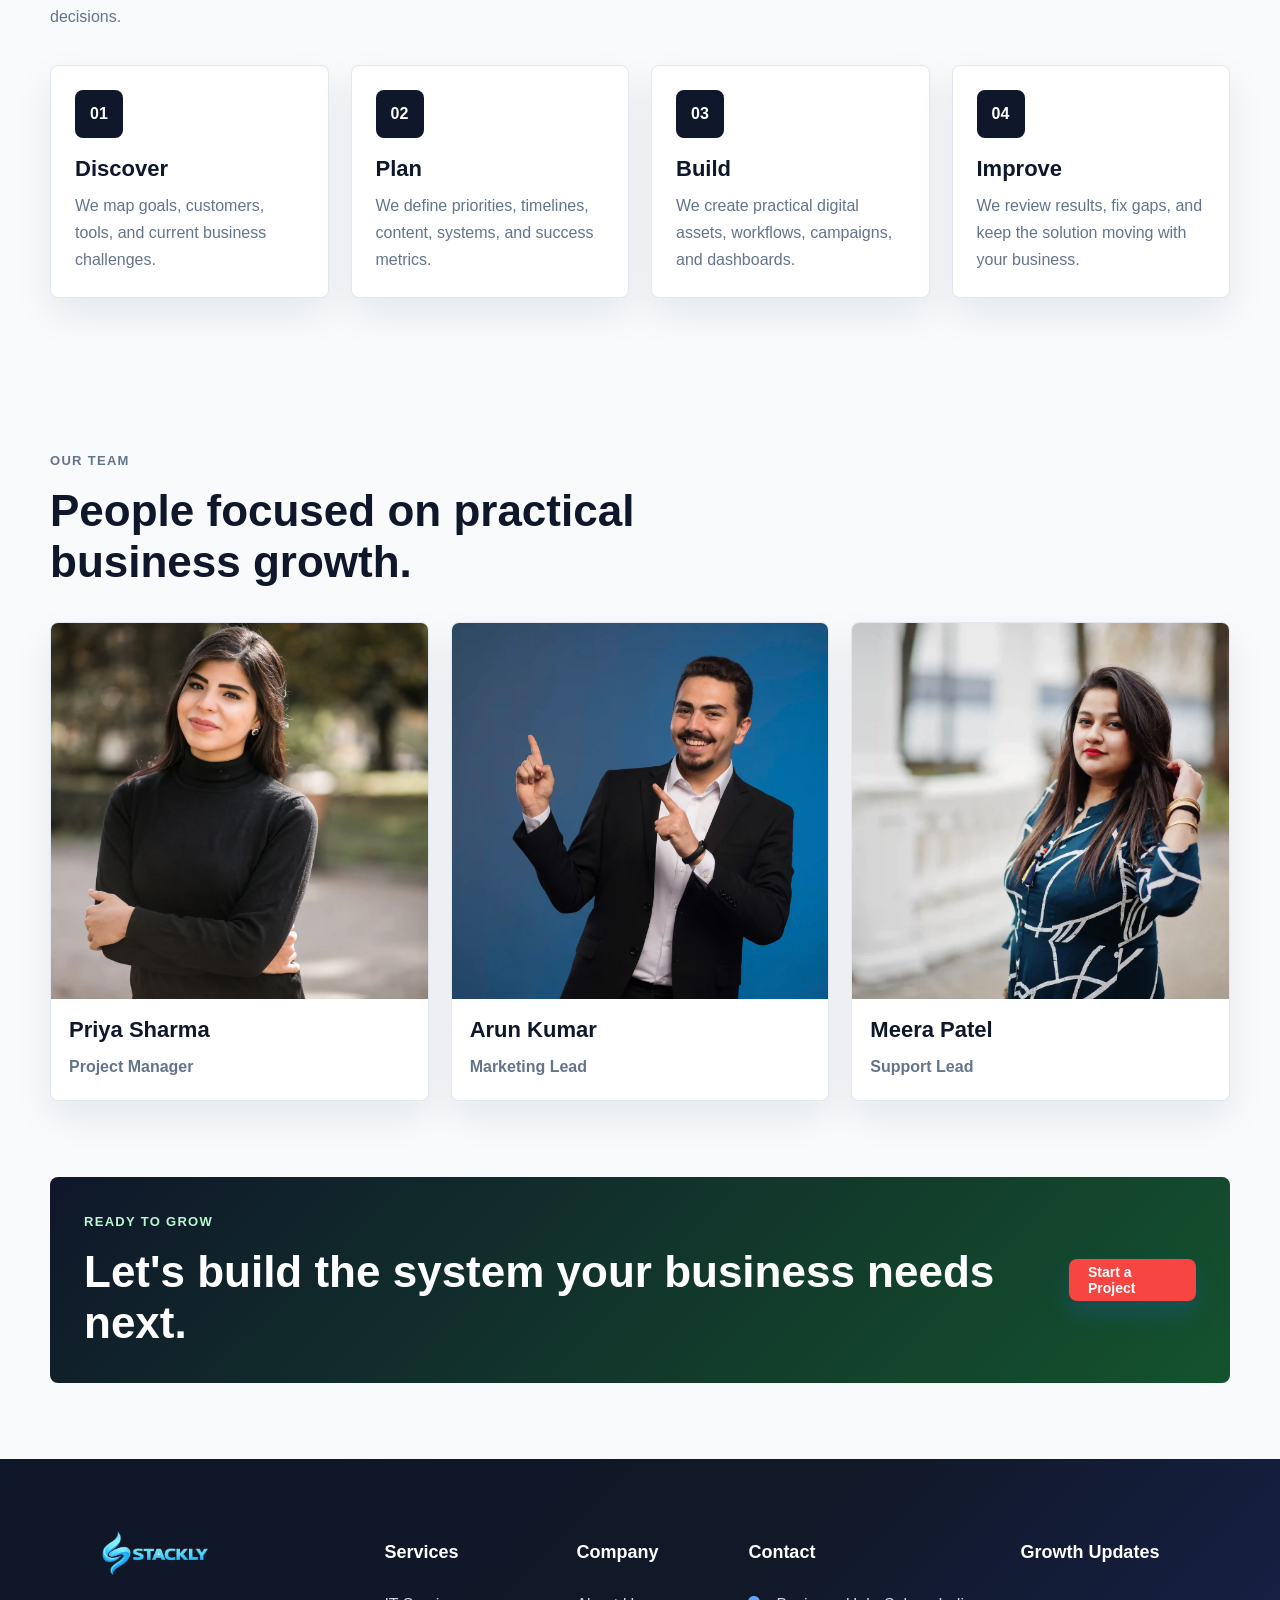
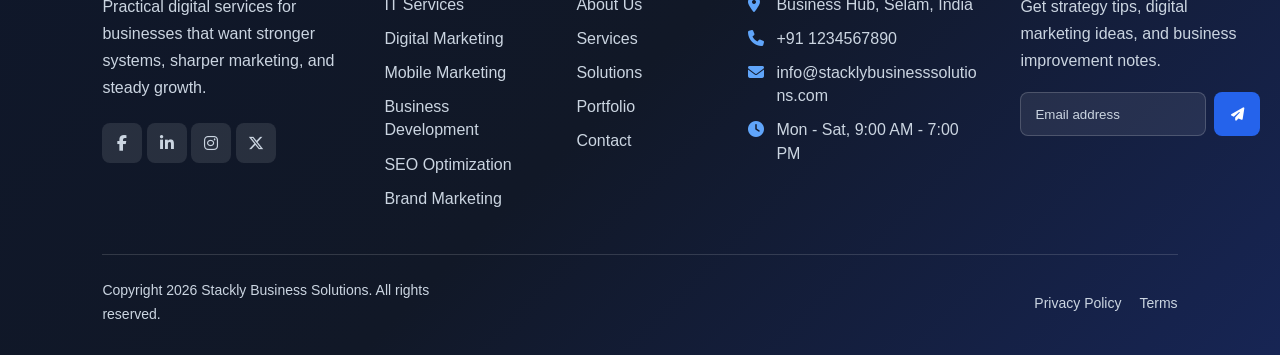
==== commit 0c874b8b: "update bug" ====
--- a/pages/about.html
+++ b/pages/about.html
@@ -12,7 +12,10 @@
     <nav class="navbar">
       <a class="brand" href="../index.html"><img src="../images/logo.webp" alt="Business Solutions logo"></a>
       <input class="nav-check" id="nav-check" type="checkbox">
-      <label class="nav-toggle" for="nav-check" aria-label="Open navigation"><i class="fas fa-bars"></i></label>
+      <label class="nav-toggle" for="nav-check" aria-label="Toggle navigation">
+        <i class="fas fa-bars nav-icon-open"></i>
+        <i class="fas fa-xmark nav-icon-close"></i>
+      </label>
       <div class="nav-panel">
         <a href="Home.html">Home</a>
         <a class="active" href="about.html">About</a>
@@ -30,12 +33,18 @@
 
   <main>
     <section class="video-hero compact">
-      <video autoplay muted loop playsinline poster="../images/team.webp"><source src="../images/businees.mp4" type="video/mp4"></video>
+      <video autoplay muted loop playsinline poster="../images/Customer Support.webp"><source src="../images/businees.mp4" type="video/mp4"></video>
       <div class="hero-content">
-        <p class="eyebrow">About us</p>
-        <h1>We turn business goals into practical digital systems.</h1>
-        <p>Our team works across strategy, technology, marketing, analytics, and support to help companies grow with confidence.</p>
-      </div>
+  <p class="eyebrow animate-1">About us</p>
+
+  <h1 class="animate-2">
+    We turn business goals into practical digital systems.
+  </h1>
+
+  <p class="animate-3">
+    Our team works across strategy, technology, marketing, analytics, and support to help companies grow with confidence.
+  </p>
+</div>
     </section>
 
     <section class="section split-section">
@@ -121,7 +130,7 @@
   <footer class="site-footer">
       <div class="footer-content">
         <div class="footer-column footer-about">
-          <a class="brand footer-brand" href="#">
+          <a class="brand footer-brand" href="../index.html">
             <img class="brand-logo" src="../images/logo.webp" alt="Business Solutions logo">
           </a>
           <p>
@@ -129,10 +138,10 @@
             sharper marketing, and steady growth.
           </p>
           <div class="social-links">
-            <a href="https://www.facebook.com/login.php/" aria-label="Facebook"><i class="fab fa-facebook-f"></i></a>
-            <a href="https://www.linkedin.com/login" aria-label="LinkedIn"><i class="fab fa-linkedin-in"></i></a>
-            <a href="https://www.instagram.com/accounts/login/" aria-label="Instagram"><i class="fab fa-instagram"></i></a>
-            <a href="https://twitter.com/login" aria-label="X Twitter"><i class="fab fa-x-twitter"></i></a>
+            <a href="NotFound.html" aria-label="Facebook"><i class="fab fa-facebook-f"></i></a>
+            <a href="NotFound.html" aria-label="LinkedIn"><i class="fab fa-linkedin-in"></i></a>
+            <a href="NotFound.html" aria-label="Instagram"><i class="fab fa-instagram"></i></a>
+            <a href="NotFound.html" aria-label="X Twitter"><i class="fab fa-x-twitter"></i></a>
           </div>
         </div>
 
@@ -152,7 +161,7 @@
           <h3>Company</h3>
           <ul class="footer-list">
             <li><a href="about.html">About Us</a></li>
-            <li><a href="pservices.html">Services</a></li>
+            <li><a href="services.html">Services</a></li>
             <li><a href="solutions.html">Solutions</a></li>
             <li><a href="portfolio.html">Portfolio</a></li>
             <li><a href="contact.html">Contact</a></li>
@@ -192,7 +201,7 @@
   <script>
   const newsletterForm = document.querySelector(".newsletter-form");
   const newsletterInput = newsletterForm ? newsletterForm.querySelector("input[type='email']") : null;
-  const newsletterMessage = document.querySelector(" .newsletter-message");
+  const newsletterMessage = document.querySelector(".newsletter-message");
   if (newsletterForm && newsletterInput && newsletterMessage) {
     const isValidEmail = (email) => /^[^\s@]+@[^\s@]+\.[^\s@]{2,}$/.test(email);
 
@@ -219,3 +228,4 @@
   </script>
 </body>
 </html>
+
--- a/css/about.css
+++ b/css/about.css
@@ -169,7 +169,34 @@
     padding: 24px;
   }
 }
-
+/*animation */
+.animate-1,
+.animate-2,
+.animate-3 {
+  opacity: 0;
+  transform: translateY(40px) scale(0.95);
+  animation: heroReveal 1s ease forwards;
+}
+
+.animate-2 {
+  animation-delay: 0.7s;
+}
+
+.animate-3 {
+  animation-delay: 0.9s;
+}
+
+@keyframes heroReveal {
+  0% {
+    opacity: 0;
+    transform: translateY(40px) scale(0.95);
+  }
+
+  100% {
+    opacity: 1;
+    transform: translateY(0) scale(1);
+  }
+}
 /*footer styles*
 .site-footer {
   padding: 72px 8% 28px;
@@ -195,8 +222,10 @@
 }
 
 .footer-brand .brand-logo {
-  width: 130px;
-  height: 76px;
+  width: auto;
+  max-width: 150px;
+  height: 44px;
+  object-fit: contain;
 }
 
 .footer-brand span {
@@ -213,6 +242,9 @@
   margin: 0 0 18px;
   color: #ffffff;
   font-size: 18px;
+  height: 44px;
+  display: flex;
+  align-items: center;
 }
 
 .footer-list {
